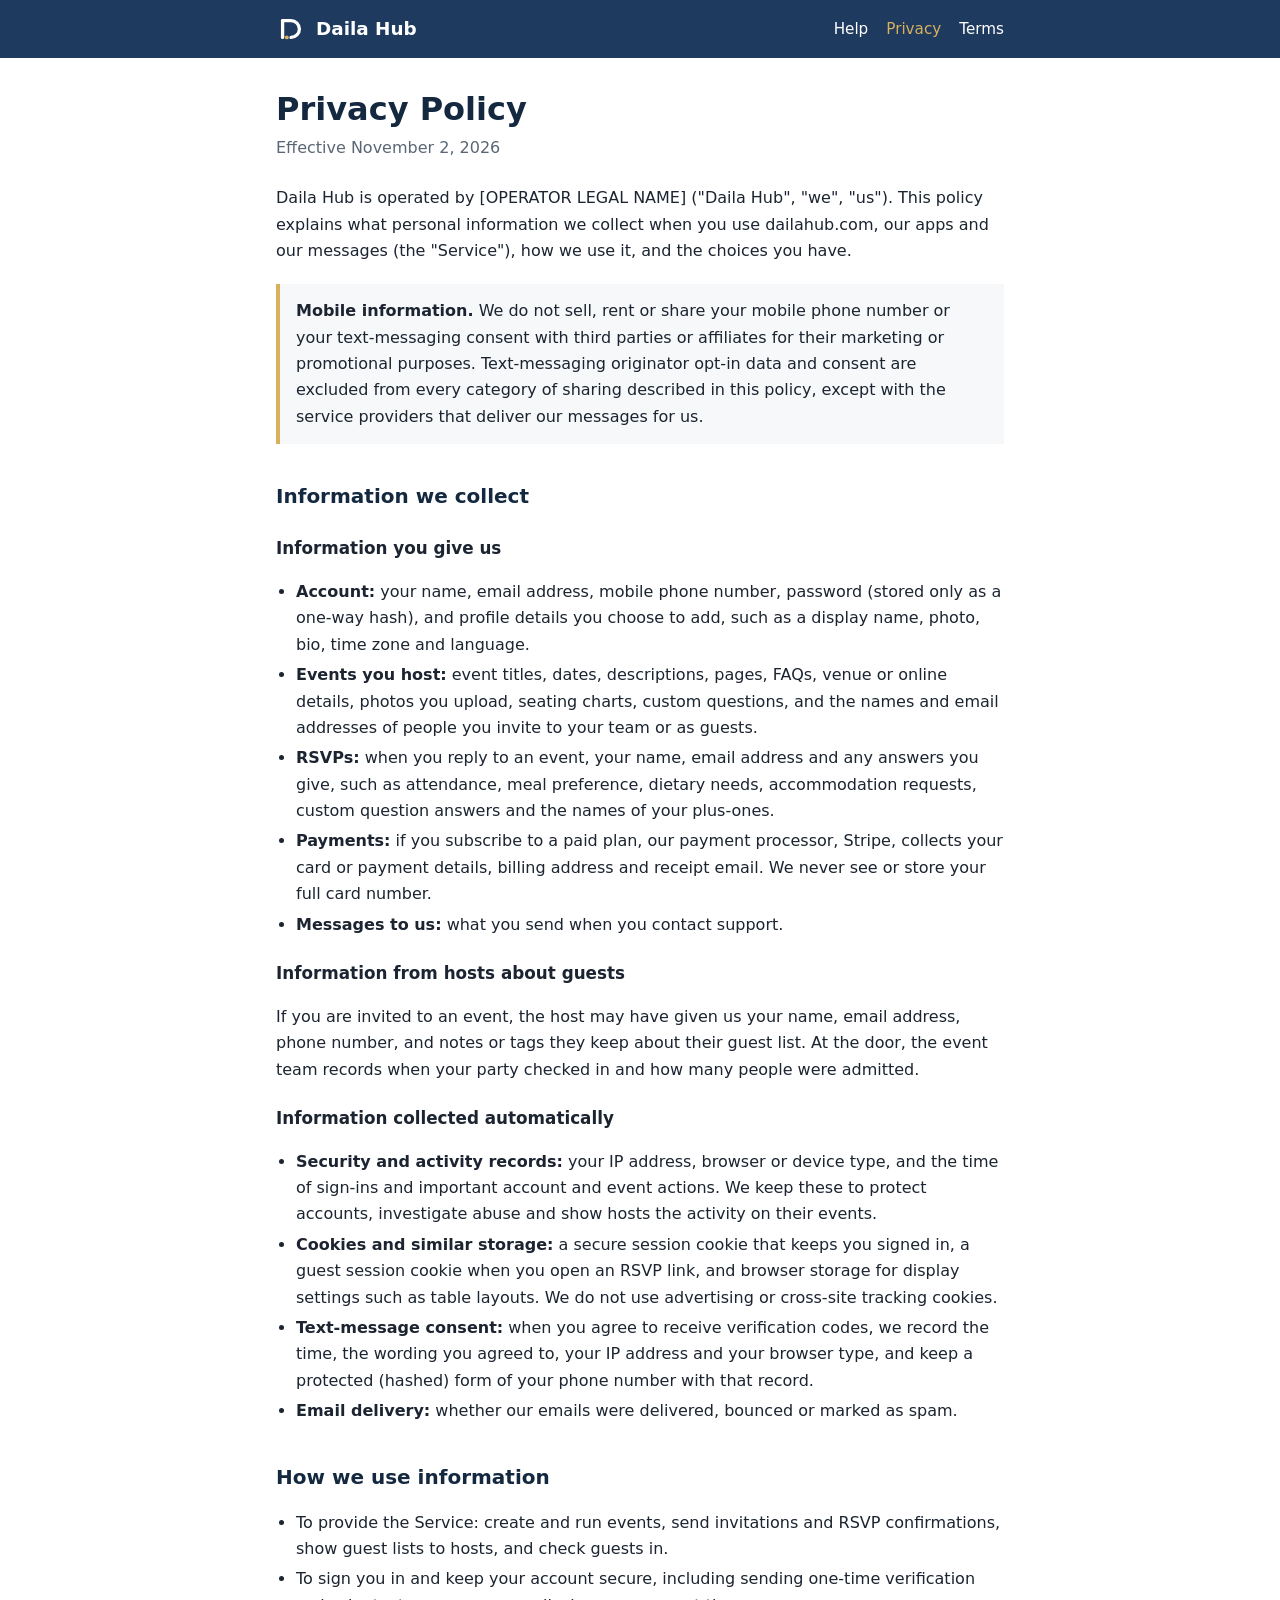
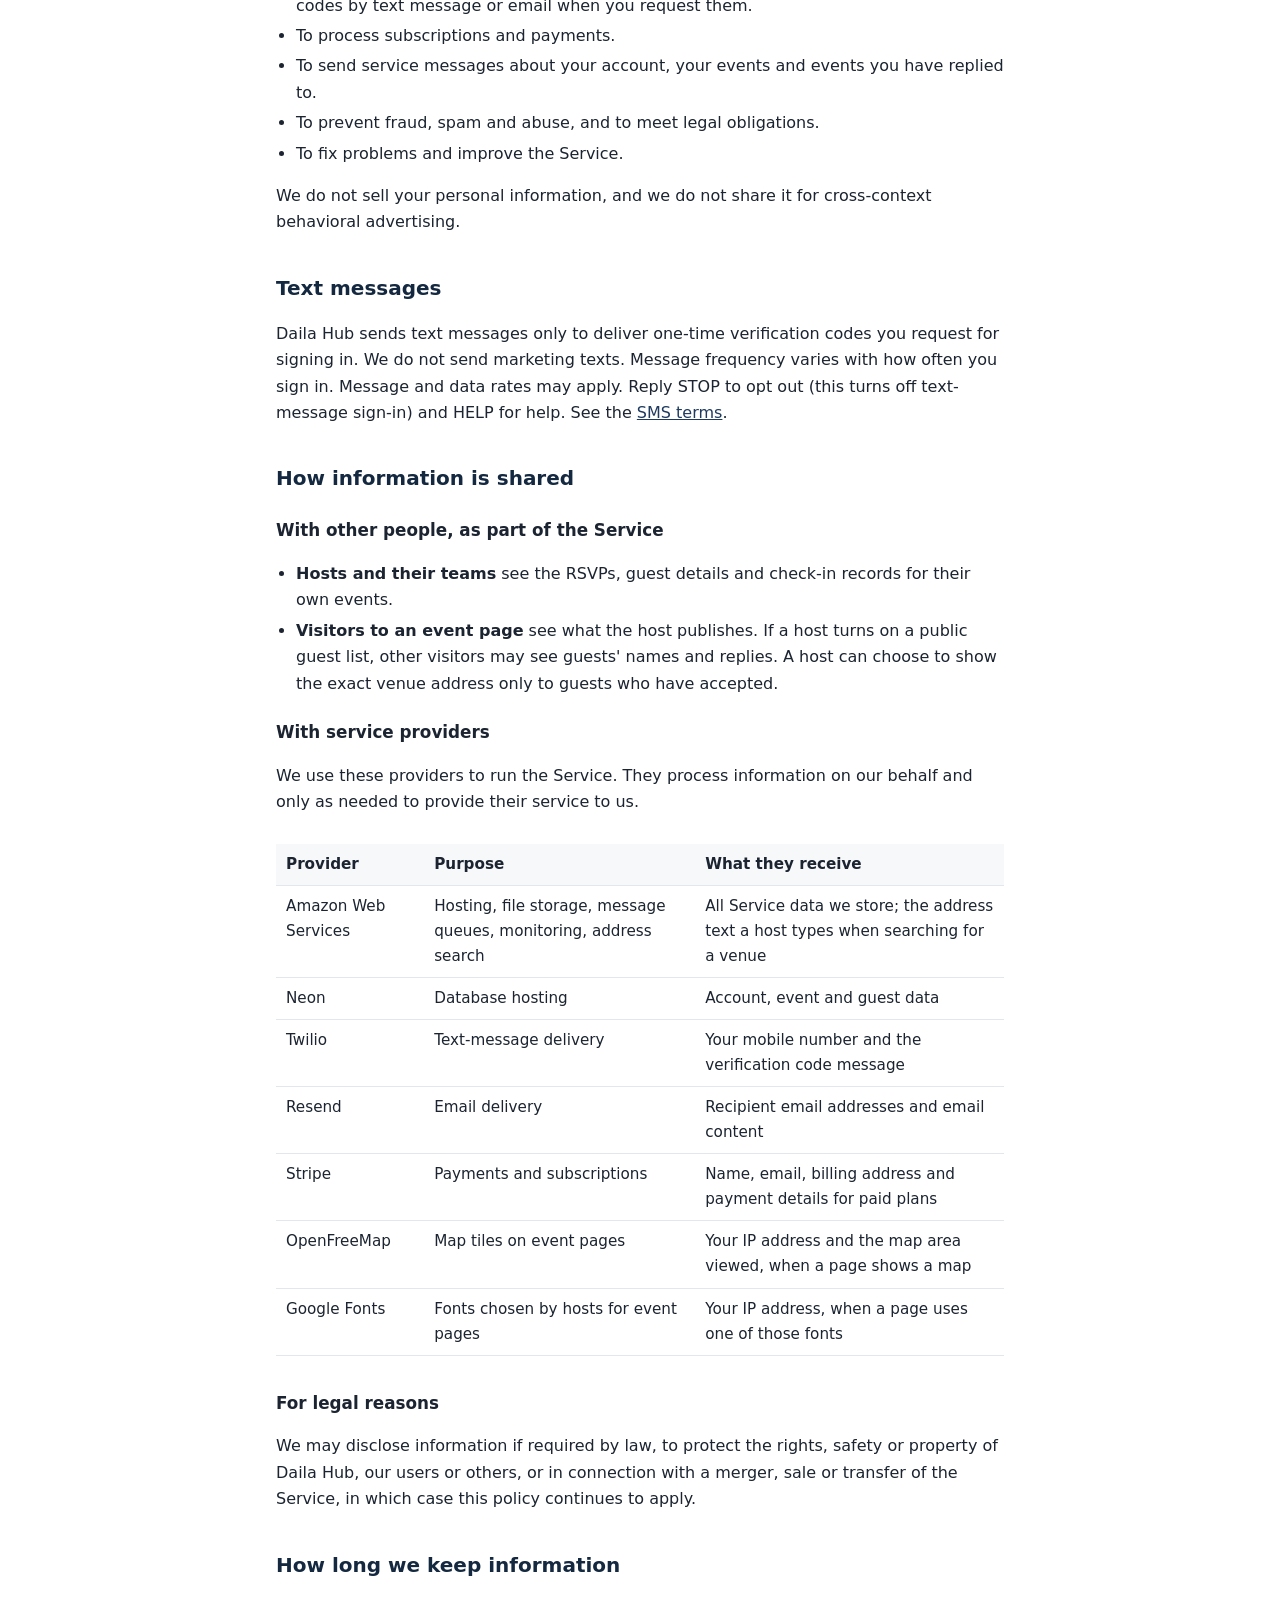
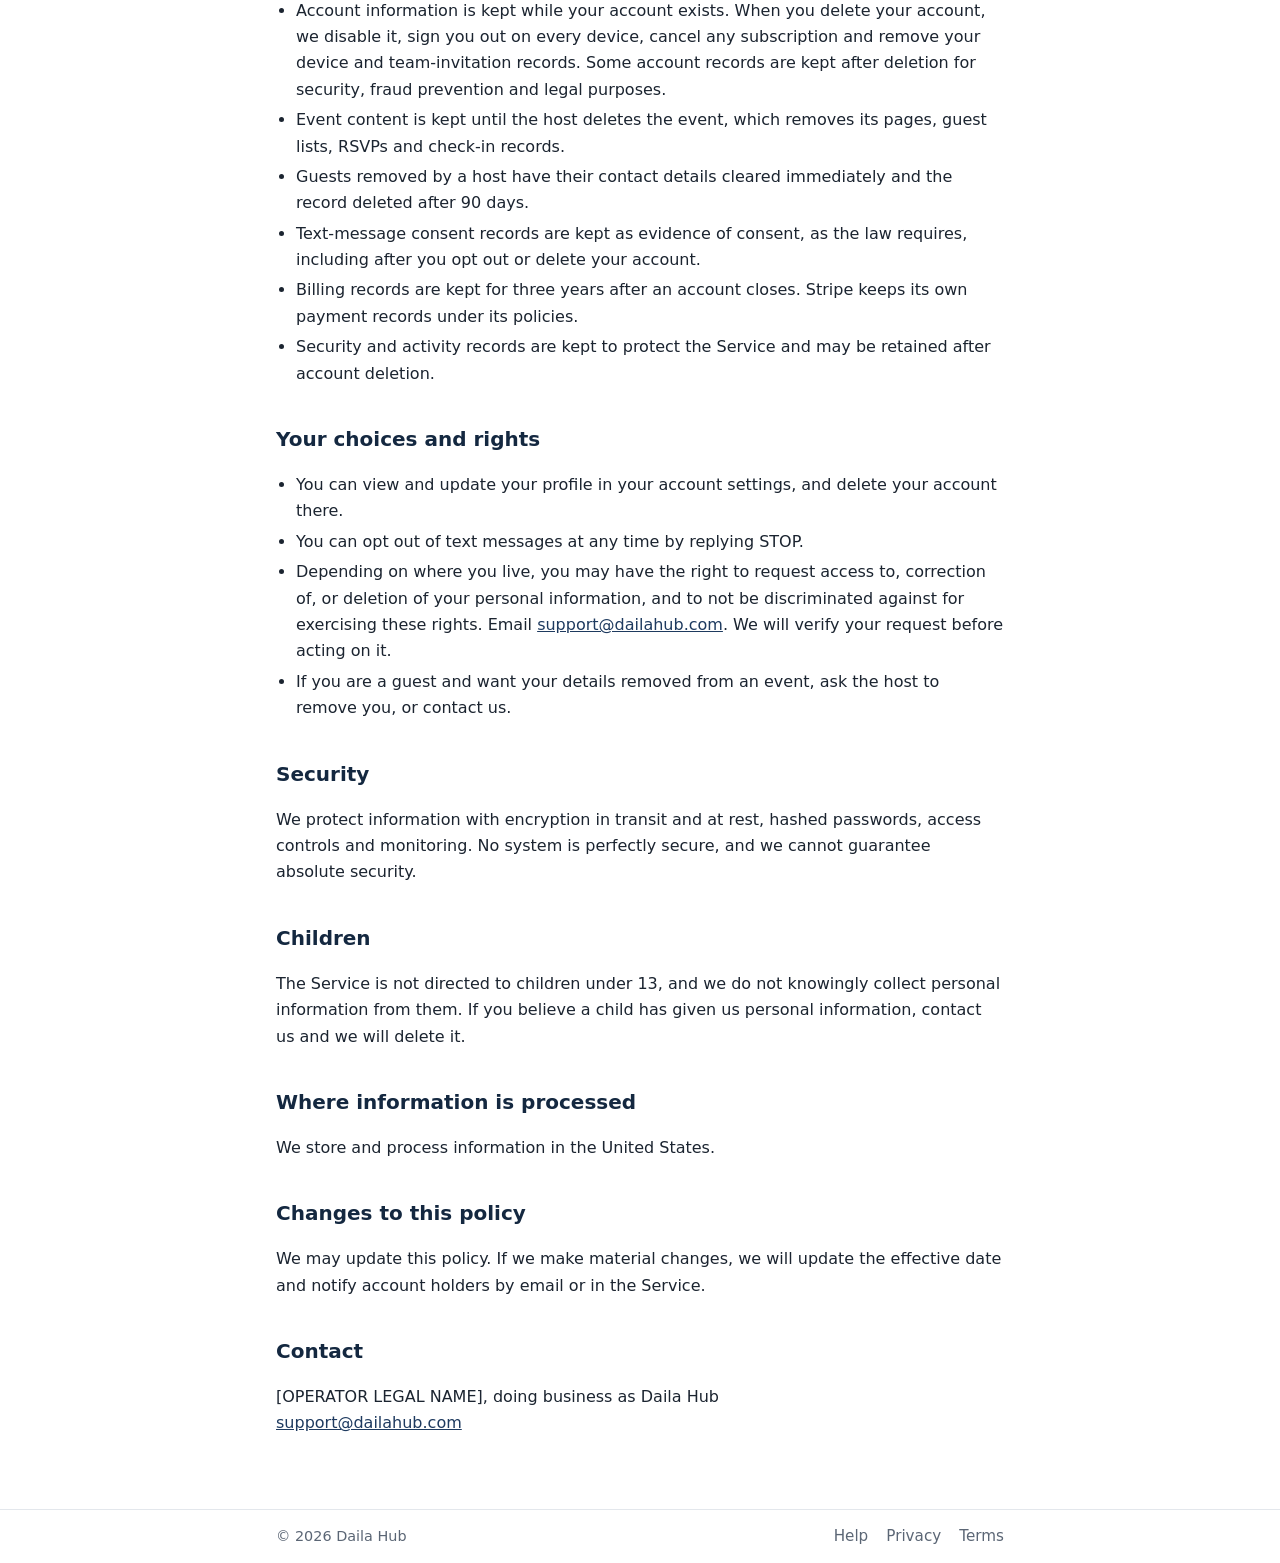
==== privacy/index.html @ 1476de11 "initial commit" ====
<!doctype html>
<html lang="en">
<head>
  <meta charset="utf-8">
  <meta name="viewport" content="width=device-width, initial-scale=1">
  <title>Privacy Policy | Daila Hub</title>
  <meta name="description" content="How Daila Hub collects, uses and shares personal information.">
  <link rel="icon" href="/favicon.svg" type="image/svg+xml">
  <link rel="stylesheet" href="/styles.css">
</head>
<body>
  <header>
    <div class="bar">
      <a class="brand" href="/"><img src="/favicon.svg" alt="">Daila Hub</a>
      <nav>
        <a href="/help/">Help</a>
        <a href="/privacy/" aria-current="page">Privacy</a>
        <a href="/terms/">Terms</a>
      </nav>
    </div>
  </header>
  <main>
    <h1>Privacy Policy</h1>
    <p class="updated">Effective November 2, 2026</p>

    <p>Daila Hub is operated by [OPERATOR LEGAL NAME] ("Daila Hub", "we", "us"). This policy explains what personal information we collect when you use dailahub.com, our apps and our messages (the "Service"), how we use it, and the choices you have.</p>

    <div class="callout" id="sms-privacy">
      <strong>Mobile information.</strong> We do not sell, rent or share your mobile phone number or your text-messaging consent with third parties or affiliates for their marketing or promotional purposes. Text-messaging originator opt-in data and consent are excluded from every category of sharing described in this policy, except with the service providers that deliver our messages for us.
    </div>

    <h2>Information we collect</h2>
    <h3>Information you give us</h3>
    <ul>
      <li><strong>Account:</strong> your name, email address, mobile phone number, password (stored only as a one-way hash), and profile details you choose to add, such as a display name, photo, bio, time zone and language.</li>
      <li><strong>Events you host:</strong> event titles, dates, descriptions, pages, FAQs, venue or online details, photos you upload, seating charts, custom questions, and the names and email addresses of people you invite to your team or as guests.</li>
      <li><strong>RSVPs:</strong> when you reply to an event, your name, email address and any answers you give, such as attendance, meal preference, dietary needs, accommodation requests, custom question answers and the names of your plus-ones.</li>
      <li><strong>Payments:</strong> if you subscribe to a paid plan, our payment processor, Stripe, collects your card or payment details, billing address and receipt email. We never see or store your full card number.</li>
      <li><strong>Messages to us:</strong> what you send when you contact support.</li>
    </ul>
    <h3>Information from hosts about guests</h3>
    <p>If you are invited to an event, the host may have given us your name, email address, phone number, and notes or tags they keep about their guest list. At the door, the event team records when your party checked in and how many people were admitted.</p>
    <h3>Information collected automatically</h3>
    <ul>
      <li><strong>Security and activity records:</strong> your IP address, browser or device type, and the time of sign-ins and important account and event actions. We keep these to protect accounts, investigate abuse and show hosts the activity on their events.</li>
      <li><strong>Cookies and similar storage:</strong> a secure session cookie that keeps you signed in, a guest session cookie when you open an RSVP link, and browser storage for display settings such as table layouts. We do not use advertising or cross-site tracking cookies.</li>
      <li><strong>Text-message consent:</strong> when you agree to receive verification codes, we record the time, the wording you agreed to, your IP address and your browser type, and keep a protected (hashed) form of your phone number with that record.</li>
      <li><strong>Email delivery:</strong> whether our emails were delivered, bounced or marked as spam.</li>
    </ul>

    <h2>How we use information</h2>
    <ul>
      <li>To provide the Service: create and run events, send invitations and RSVP confirmations, show guest lists to hosts, and check guests in.</li>
      <li>To sign you in and keep your account secure, including sending one-time verification codes by text message or email when you request them.</li>
      <li>To process subscriptions and payments.</li>
      <li>To send service messages about your account, your events and events you have replied to.</li>
      <li>To prevent fraud, spam and abuse, and to meet legal obligations.</li>
      <li>To fix problems and improve the Service.</li>
    </ul>
    <p>We do not sell your personal information, and we do not share it for cross-context behavioral advertising.</p>

    <h2>Text messages</h2>
    <p>Daila Hub sends text messages only to deliver one-time verification codes you request for signing in. We do not send marketing texts. Message frequency varies with how often you sign in. Message and data rates may apply. Reply STOP to opt out (this turns off text-message sign-in) and HELP for help. See the <a href="/terms/#sms">SMS terms</a>.</p>

    <h2>How information is shared</h2>
    <h3>With other people, as part of the Service</h3>
    <ul>
      <li><strong>Hosts and their teams</strong> see the RSVPs, guest details and check-in records for their own events.</li>
      <li><strong>Visitors to an event page</strong> see what the host publishes. If a host turns on a public guest list, other visitors may see guests' names and replies. A host can choose to show the exact venue address only to guests who have accepted.</li>
    </ul>
    <h3>With service providers</h3>
    <p>We use these providers to run the Service. They process information on our behalf and only as needed to provide their service to us.</p>
    <div class="table-wrap">
      <table>
        <tr><th>Provider</th><th>Purpose</th><th>What they receive</th></tr>
        <tr><td>Amazon Web Services</td><td>Hosting, file storage, message queues, monitoring, address search</td><td>All Service data we store; the address text a host types when searching for a venue</td></tr>
        <tr><td>Neon</td><td>Database hosting</td><td>Account, event and guest data</td></tr>
        <tr><td>Twilio</td><td>Text-message delivery</td><td>Your mobile number and the verification code message</td></tr>
        <tr><td>Resend</td><td>Email delivery</td><td>Recipient email addresses and email content</td></tr>
        <tr><td>Stripe</td><td>Payments and subscriptions</td><td>Name, email, billing address and payment details for paid plans</td></tr>
        <tr><td>OpenFreeMap</td><td>Map tiles on event pages</td><td>Your IP address and the map area viewed, when a page shows a map</td></tr>
        <tr><td>Google Fonts</td><td>Fonts chosen by hosts for event pages</td><td>Your IP address, when a page uses one of those fonts</td></tr>
      </table>
    </div>
    <h3>For legal reasons</h3>
    <p>We may disclose information if required by law, to protect the rights, safety or property of Daila Hub, our users or others, or in connection with a merger, sale or transfer of the Service, in which case this policy continues to apply.</p>

    <h2>How long we keep information</h2>
    <ul>
      <li>Account information is kept while your account exists. When you delete your account, we disable it, sign you out on every device, cancel any subscription and remove your device and team-invitation records. Some account records are kept after deletion for security, fraud prevention and legal purposes.</li>
      <li>Event content is kept until the host deletes the event, which removes its pages, guest lists, RSVPs and check-in records.</li>
      <li>Guests removed by a host have their contact details cleared immediately and the record deleted after 90 days.</li>
      <li>Text-message consent records are kept as evidence of consent, as the law requires, including after you opt out or delete your account.</li>
      <li>Billing records are kept for three years after an account closes. Stripe keeps its own payment records under its policies.</li>
      <li>Security and activity records are kept to protect the Service and may be retained after account deletion.</li>
    </ul>

    <h2>Your choices and rights</h2>
    <ul>
      <li>You can view and update your profile in your account settings, and delete your account there.</li>
      <li>You can opt out of text messages at any time by replying STOP.</li>
      <li>Depending on where you live, you may have the right to request access to, correction of, or deletion of your personal information, and to not be discriminated against for exercising these rights. Email <a href="mailto:support@dailahub.com">support@dailahub.com</a>. We will verify your request before acting on it.</li>
      <li>If you are a guest and want your details removed from an event, ask the host to remove you, or contact us.</li>
    </ul>

    <h2>Security</h2>
    <p>We protect information with encryption in transit and at rest, hashed passwords, access controls and monitoring. No system is perfectly secure, and we cannot guarantee absolute security.</p>

    <h2>Children</h2>
    <p>The Service is not directed to children under 13, and we do not knowingly collect personal information from them. If you believe a child has given us personal information, contact us and we will delete it.</p>

    <h2>Where information is processed</h2>
    <p>We store and process information in the United States.</p>

    <h2>Changes to this policy</h2>
    <p>We may update this policy. If we make material changes, we will update the effective date and notify account holders by email or in the Service.</p>

    <h2>Contact</h2>
    <p>[OPERATOR LEGAL NAME], doing business as Daila Hub<br><a href="mailto:support@dailahub.com">support@dailahub.com</a></p>
  </main>
  <footer>
    <div class="bar">
      <span>&copy; 2026 Daila Hub</span>
      <nav>
        <a href="/help/">Help</a>
        <a href="/privacy/">Privacy</a>
        <a href="/terms/">Terms</a>
      </nav>
    </div>
  </footer>
</body>
</html>
---- styles.css ----
:root {
  --navy: #1E3A5F;
  --navy-deep: #142840;
  --gold: #D9B05C;
  --gold-ink: #8A6A22;
  --ink: #1B2430;
  --muted: #5B6675;
  --line: #E3E7EC;
  --bg: #FFFFFF;
  --bg-soft: #F6F8FA;
}

* { box-sizing: border-box; }

body {
  margin: 0;
  background: var(--bg);
  color: var(--ink);
  font: 16px/1.65 system-ui, -apple-system, "Segoe UI", Roboto, Helvetica, Arial, sans-serif;
}

a { color: var(--navy); }
a:hover { color: var(--gold-ink); }

header {
  background: var(--navy);
  color: #fff;
}

.bar {
  max-width: 760px;
  margin: 0 auto;
  padding: 14px 16px;
  display: flex;
  align-items: center;
  justify-content: space-between;
  gap: 16px;
  flex-wrap: wrap;
}

.brand {
  display: flex;
  align-items: center;
  gap: 10px;
  color: #fff;
  text-decoration: none;
  font-weight: 700;
  font-size: 1.15rem;
}
.brand:hover { color: #fff; }
.brand img { width: 30px; height: 30px; }

nav { display: flex; gap: 18px; flex-wrap: wrap; }
nav a { color: #fff; text-decoration: none; font-size: 0.95rem; }
nav a:hover, nav a[aria-current="page"] { color: var(--gold); }

main {
  max-width: 760px;
  margin: 0 auto;
  padding: 32px 16px 56px;
}

h1 { font-size: 2rem; line-height: 1.2; margin: 0 0 6px; color: var(--navy-deep); }
h2 { font-size: 1.25rem; margin: 36px 0 8px; color: var(--navy-deep); }
h3 { font-size: 1.05rem; margin: 22px 0 6px; }

.updated { color: var(--muted); margin: 0 0 24px; }

.callout {
  background: var(--bg-soft);
  border-left: 4px solid var(--gold);
  padding: 14px 16px;
  margin: 20px 0;
}

.hero { padding: 24px 0 8px; }
.hero p { font-size: 1.15rem; color: var(--muted); max-width: 36em; }

ul { padding-left: 1.25em; }
li { margin: 4px 0; }

table { width: 100%; border-collapse: collapse; margin: 12px 0; font-size: 0.95rem; }
th, td { text-align: left; vertical-align: top; padding: 8px 10px; border-bottom: 1px solid var(--line); }
th { background: var(--bg-soft); }
.table-wrap { overflow-x: auto; }

footer {
  border-top: 1px solid var(--line);
  color: var(--muted);
  font-size: 0.9rem;
}
footer .bar { justify-content: space-between; }
footer a { color: var(--muted); }
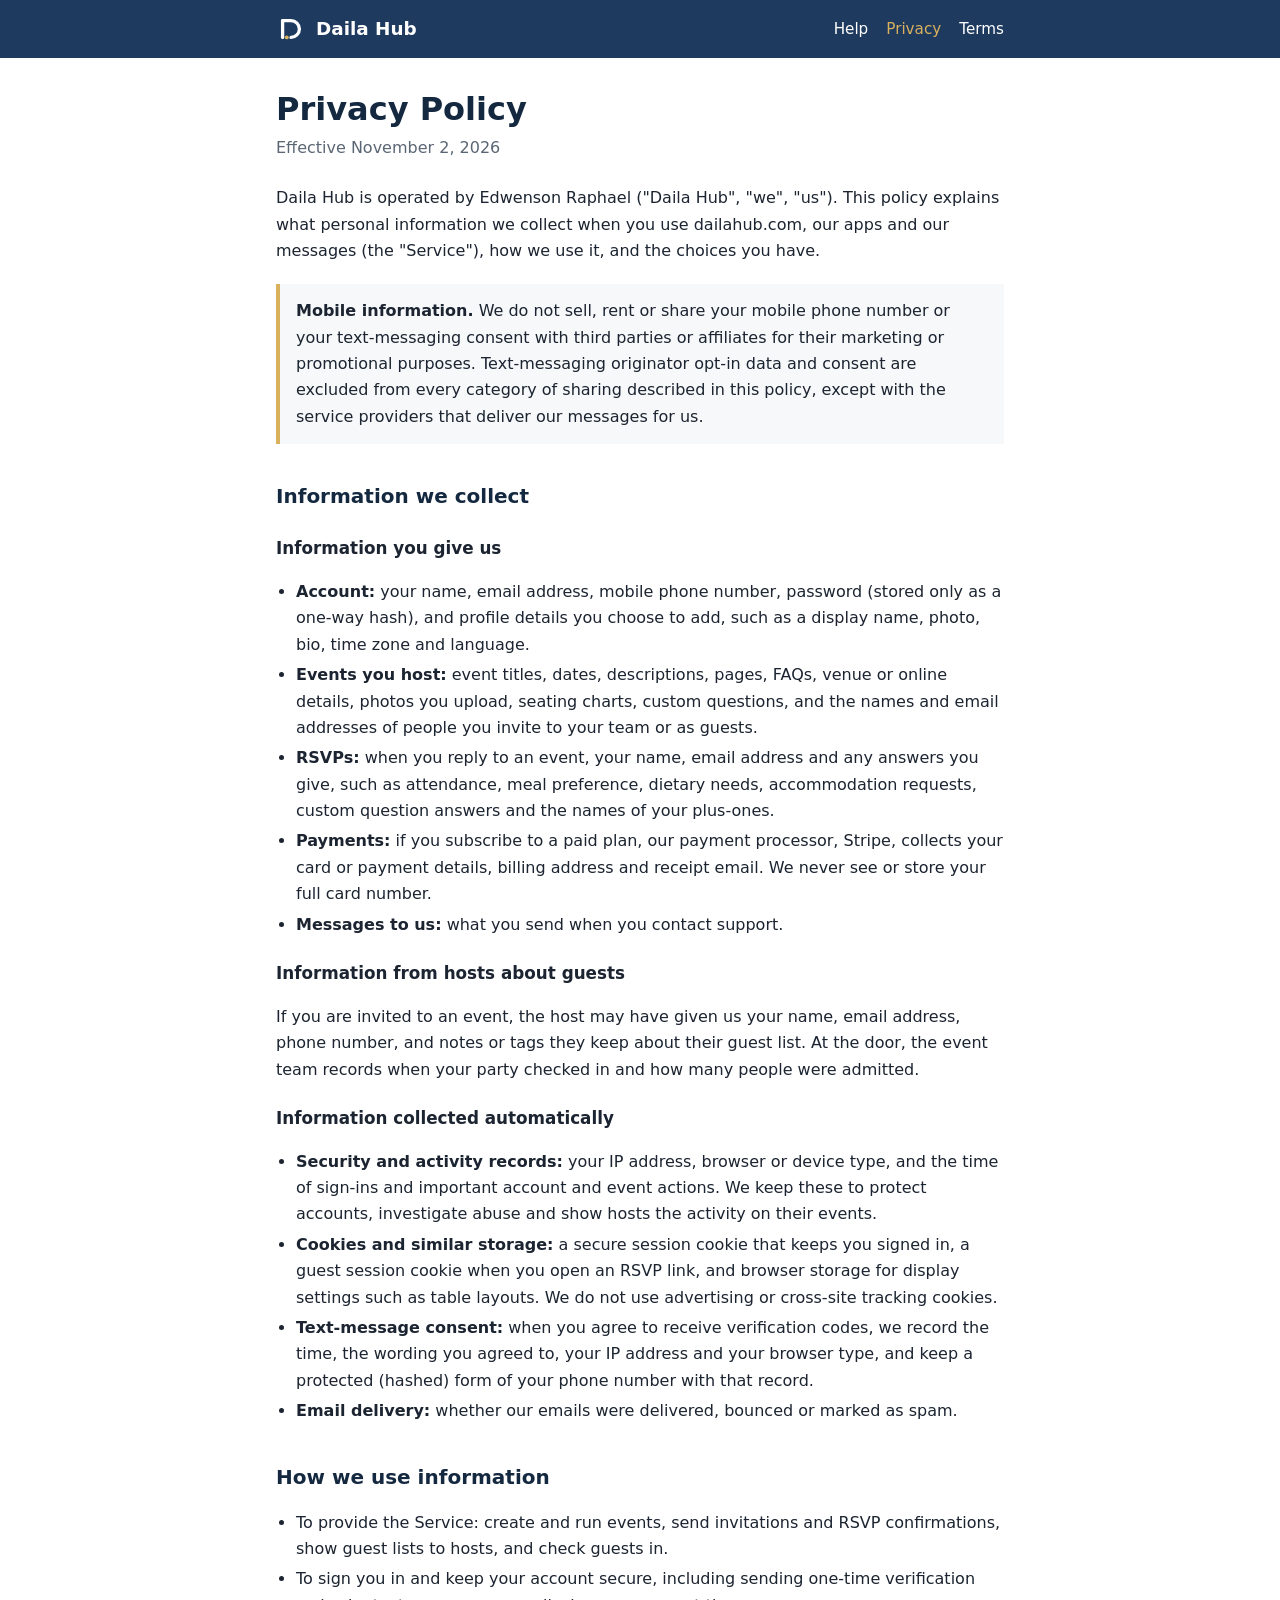
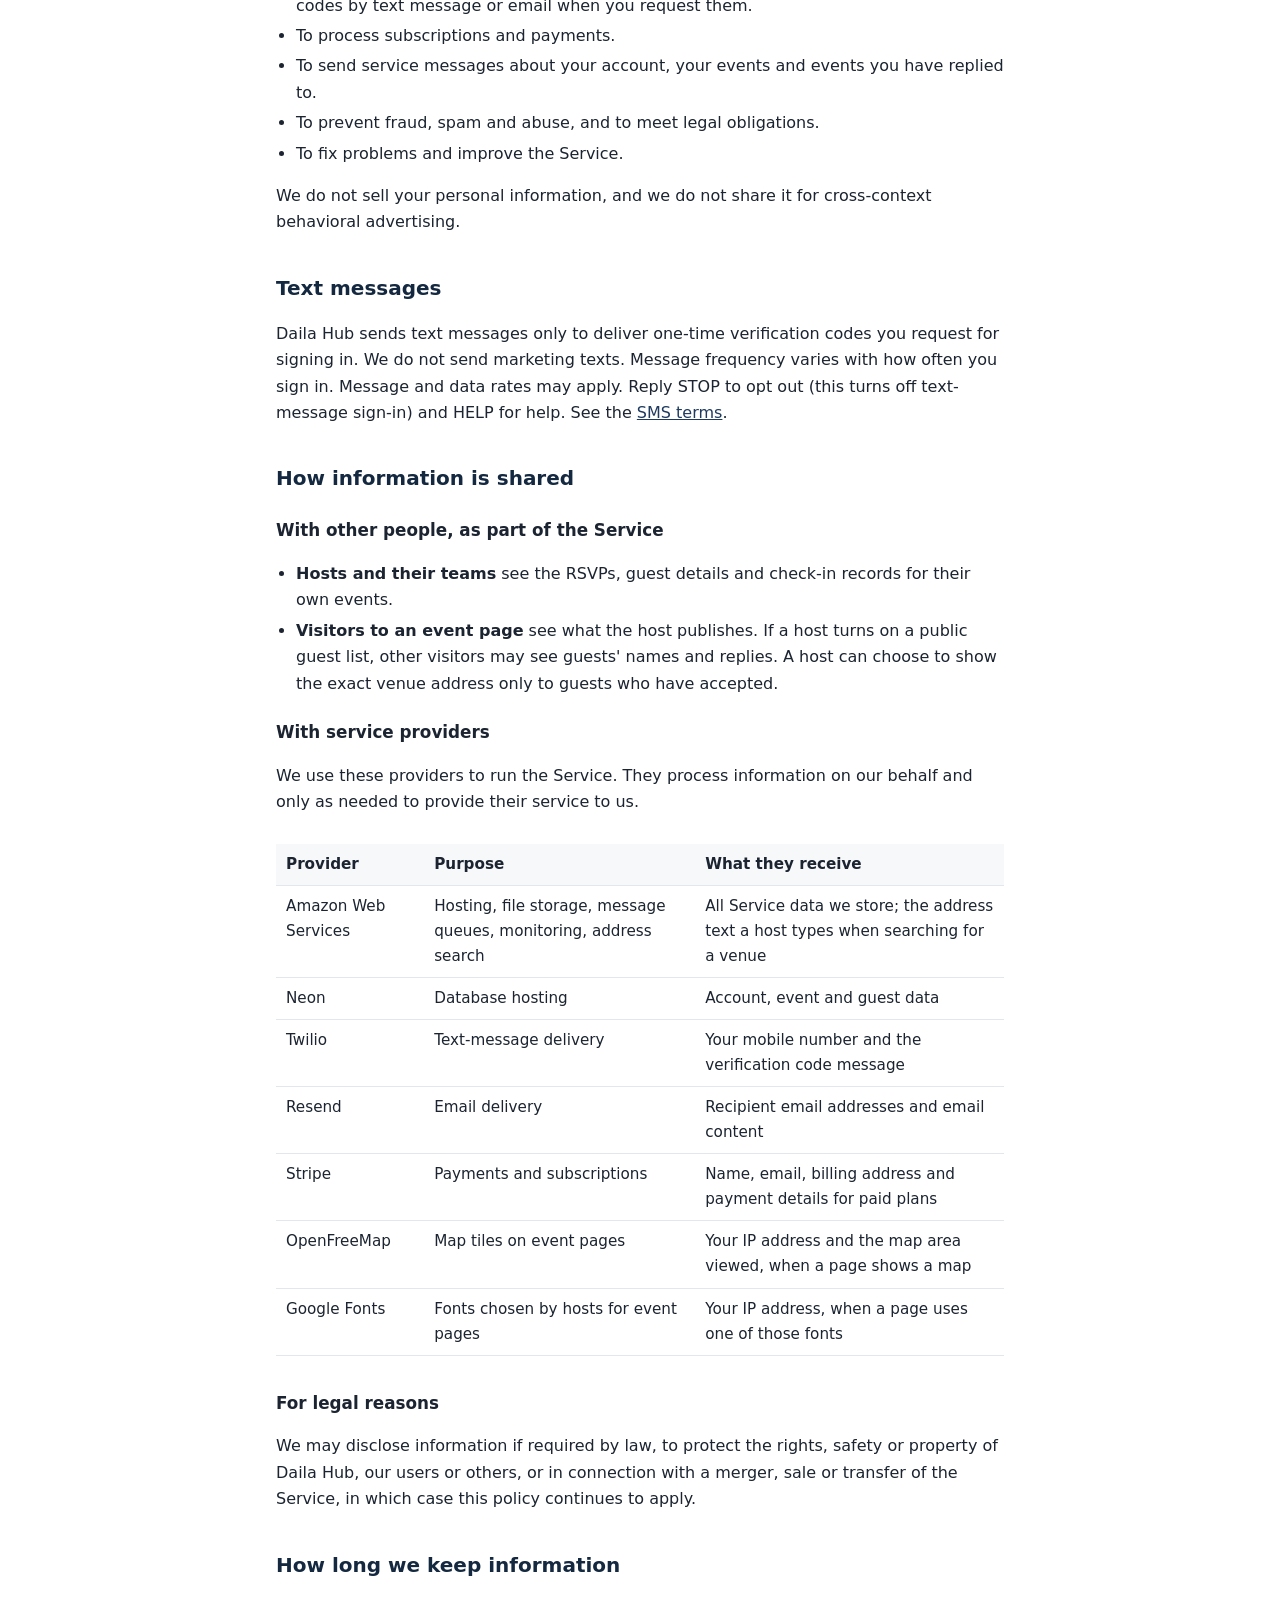
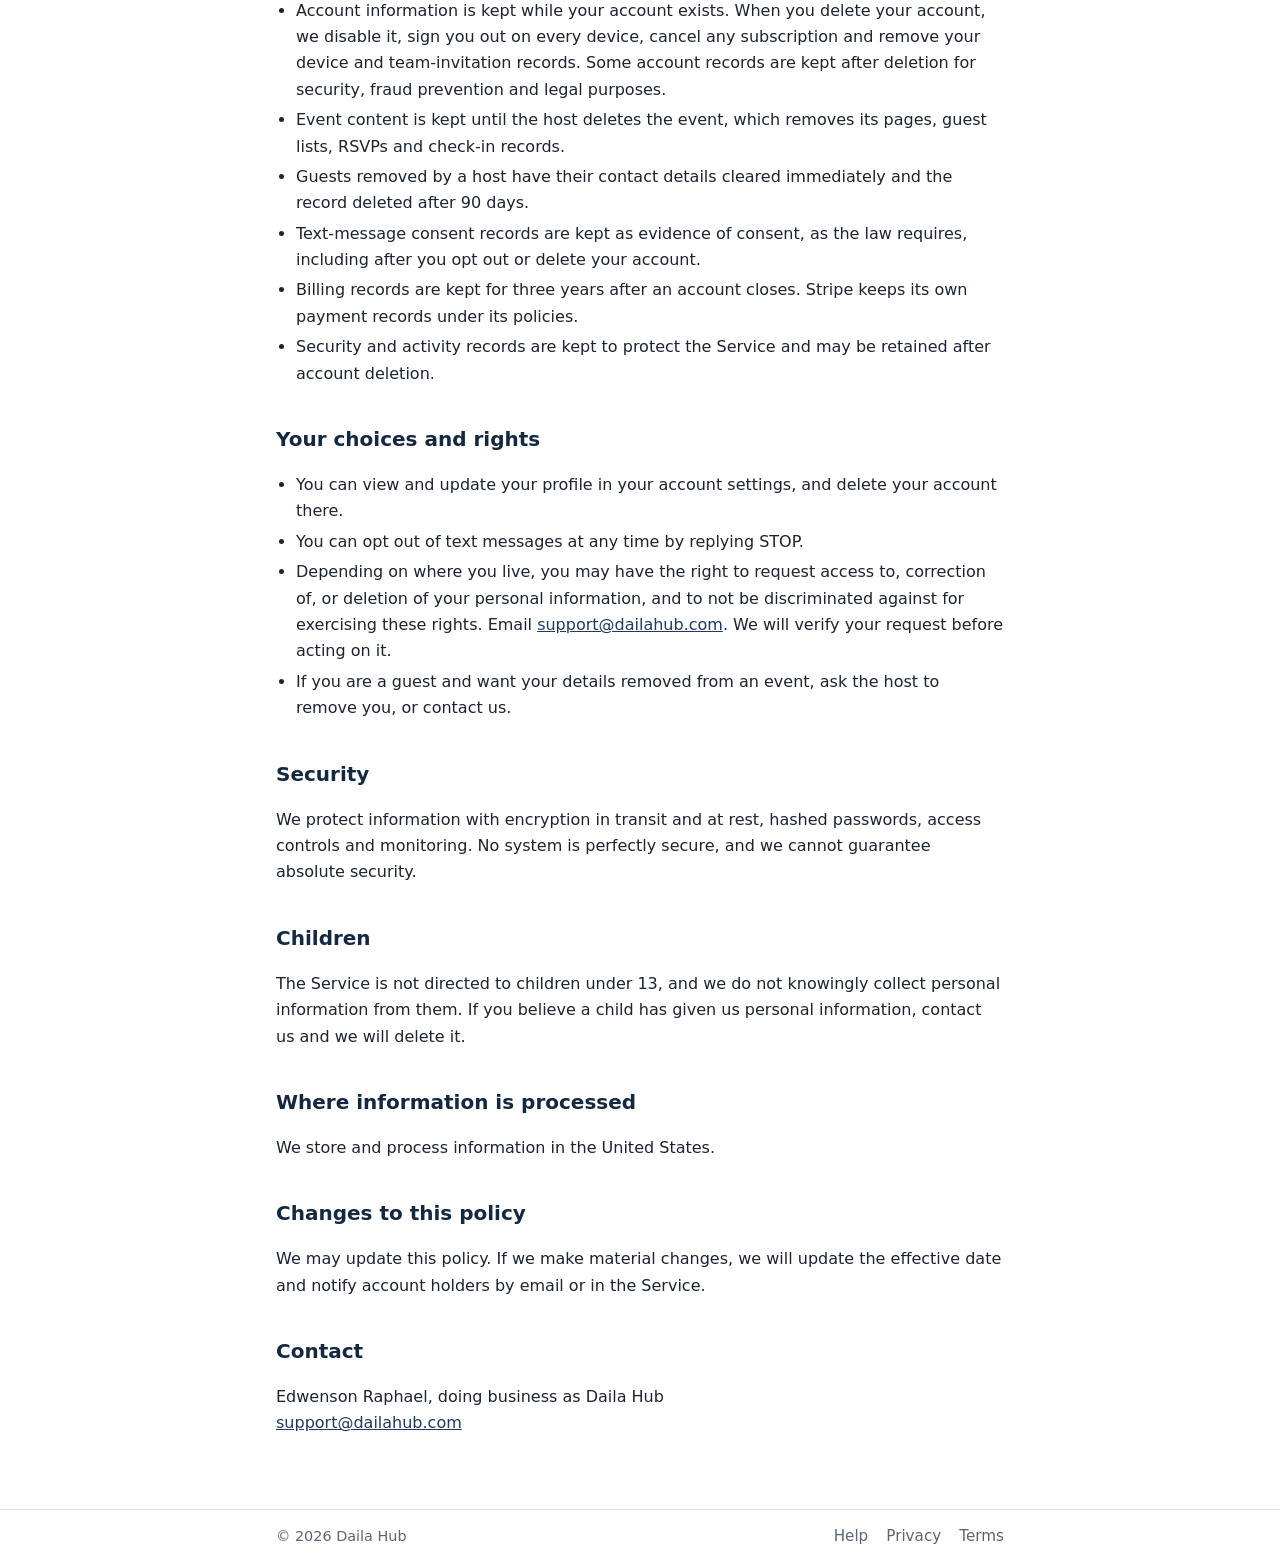
==== commit 33410405: "Update operator name in privacy policy" ====
--- a/privacy/index.html
+++ b/privacy/index.html
@@ -23,7 +23,7 @@
     <h1>Privacy Policy</h1>
     <p class="updated">Effective November 2, 2026</p>
 
-    <p>Daila Hub is operated by [OPERATOR LEGAL NAME] ("Daila Hub", "we", "us"). This policy explains what personal information we collect when you use dailahub.com, our apps and our messages (the "Service"), how we use it, and the choices you have.</p>
+    <p>Daila Hub is operated by Edwenson Raphael ("Daila Hub", "we", "us"). This policy explains what personal information we collect when you use dailahub.com, our apps and our messages (the "Service"), how we use it, and the choices you have.</p>
 
     <div class="callout" id="sms-privacy">
       <strong>Mobile information.</strong> We do not sell, rent or share your mobile phone number or your text-messaging consent with third parties or affiliates for their marketing or promotional purposes. Text-messaging originator opt-in data and consent are excluded from every category of sharing described in this policy, except with the service providers that deliver our messages for us.
@@ -116,7 +116,7 @@
     <p>We may update this policy. If we make material changes, we will update the effective date and notify account holders by email or in the Service.</p>
 
     <h2>Contact</h2>
-    <p>[OPERATOR LEGAL NAME], doing business as Daila Hub<br><a href="mailto:support@dailahub.com">support@dailahub.com</a></p>
+    <p>Edwenson Raphael, doing business as Daila Hub<br><a href="mailto:support@dailahub.com">support@dailahub.com</a></p>
   </main>
   <footer>
     <div class="bar">
